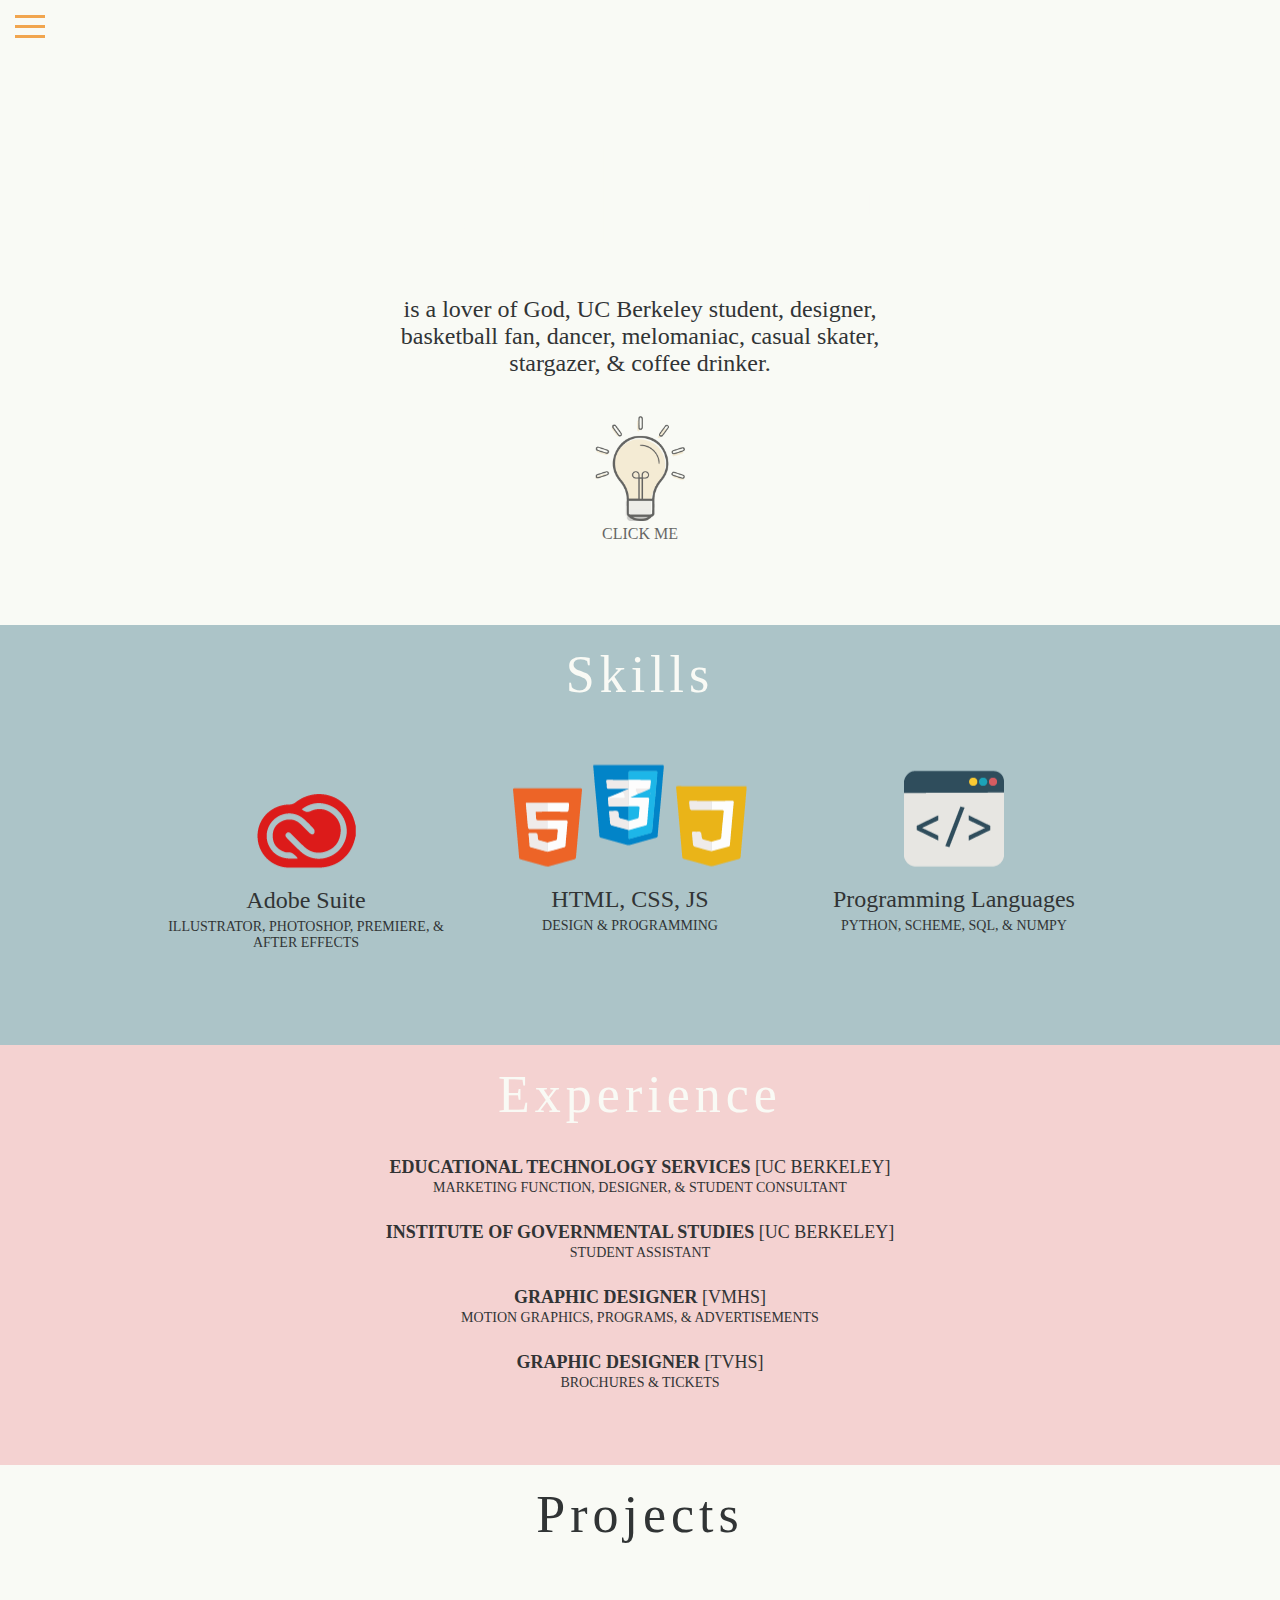
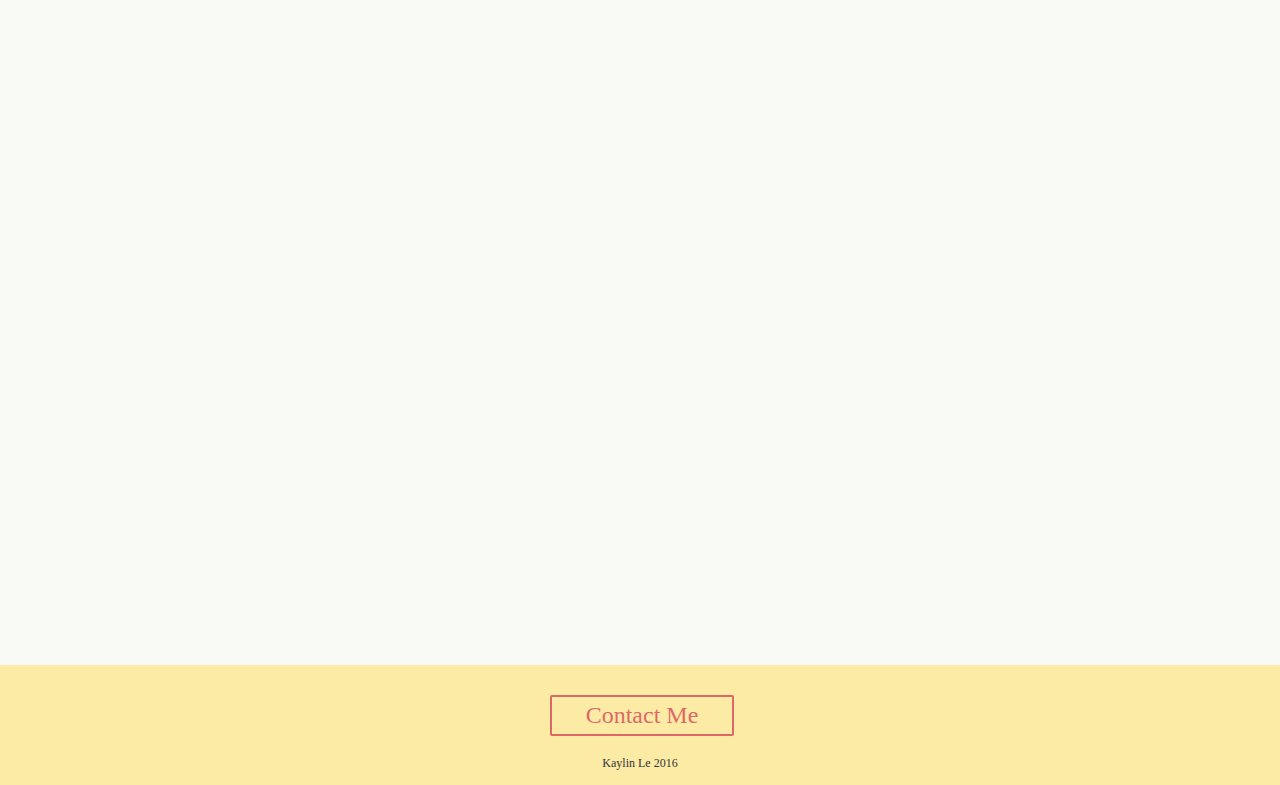
==== index.html @ 0961c6b3 "20" ====
<!DOCTYPE html>
<html>
    <head>
        <title>Kaylin Le</title>
        <meta charset="utf-8">
        <meta http-equiv="X-UA-Compatible" content="IE=edge,chrome=1">
        <meta name="viewport" content="width=device-width, initial-scale=1.0, maximum-scale=1.0" />
        <link rel="stylesheet" href="assets/css/style.css">
        <script src="https://ajax.googleapis.com/ajax/libs/jquery/1.11.0/jquery.min.js">
        </script> 
        <script src = "assets/js/script.js"></script>
    </head>
    <body>
        <!-- Sidebar Hamburger Icon -->
        <div id = "sidebar-button">
            <a id="nav-toggle">
                <span></span>
            </a>
        </div>

        <!-- Sidebar -->
        <nav class = "sidebar-container">
            <ul>
                <div class="sidebar-item"> <a href="#about-me"> <li>Home</li> </a> </div> 
                <div class="sidebar-item"> <a href="#skills-section"> <li>Skills</li> </a></div>
                <div class="sidebar-item"> <a href="#experience-section"><li>Experience</li> </a> </div>
                <div class="sidebar-item"> <a href= "#projects-section"><li>Projects</li> </a></div>
                <div class="sidebar-item"> <a href="#contact-section"><li>Contact</li> </a></div>
            </ul>
        </nav>

        <!-- Page Wrapper, Consisting of All the Sections -->
        <div class = "page-wrapper">
            <!-- About Me Section -->
            <section class = "section" id = "about-section"> 
                <div class = "about-container">
                    <div id="about-me">
                        <div id="name-animation">
                        <!-- SVG NAME ANIMATION -->
                            <?xml version="1.0" encoding="utf-8"?>
                            <svg version="1.1" id="Layer_1" xmlns="http://www.w3.org/2000/svg" xmlns:xlink="http://www.w3.org/1999/xlink" x="0px" y="0px"
                                 viewBox="0 0 1366 355" style="enable-background:new 0 0 1366 355;" xml:space="preserve">
                            <style type="text/css">
                                .st0{fill:none;stroke:#313435;;stroke-width:5;}
                            </style>
                            <path class="st0" d="M82.1,14.7v113.1l36.3-106.5l3-6.7h56.2c-23.9,51.5-33.8,88.3-57.3,148.5c22.8,68.8,35.8,113.3,58.4,173.8
                                h-56.7c-7.8-24.9-21.6-74.5-39.1-133.5c0,30.9-0.7,102.6-0.7,133.5H29V14.7H82.1z"/>
                            <path class="st0" d="M250.5,287.2c-3.3,16.6-6.6,33.2-9.8,49.9h-54.5l55.5-322.3h69.5l55.5,322.7H312c-3.2-16.7-6.6-33.6-9.8-50.3
                                H250.5z M276.2,82.8l-18,153.6h36.2L276.2,82.8z"/>
                            <path class="st0" d="M407.2,14.9c5.8,34.7,17.6,89.9,24.9,118.9c8.5-40,18.7-89.4,24.7-118.9h55.5c-7.6,27.1-53.6,192.7-53.6,192.7
                                v129.4h-53.2V209.5c-26.5-87.9-41.4-153.2-53.6-194.5H407.2z"/>
                            <path class="st0" d="M572.4,14.7h11.5v11.7V284h59.9h11.7v11.5v29.9v11.7h-11.7H542.4h-11.5v-11.7v-299V14.7h11.5H572.4z"/>
                            <path class="st0" d="M719.3,14.7h11.5v11.7v299v11.7h-11.5h-30h-11.5v-11.7v-299V14.7h11.5H719.3z"/>
                            <path class="st0" d="M762.3,14.7h71.2c28.6,129.4,30,124.3,51.9,219.8c0-49.8-1.9-170-1.9-219.8h53.2v322.3h-73.1
                                c-30.2-126.9-32.6-133.9-48.4-212.3v212.3h-53V14.7z"/>
                            <path class="st0" d="M1108.4,14.7h11.5v11.7V284h59.9h11.7v11.5v29.9v11.7h-11.7h-101.4h-11.5v-11.7v-299V14.7h11.5H1108.4z"/>
                            <path class="st0" d="M1327.4,14.7h11.7v11.7v29.9V68h-11.7h-62.3v81.4h32.5h11.5v11.7v29.9v11.5h-11.5h-32.5V284h62.3h11.7v11.5
                                v29.9v11.7h-11.7h-103.9H1212v-11.7v-299V14.7h11.5H1327.4z"/>
                            </svg>
                        </div>
                        <div id="about-text">
                            is a lover of God, UC Berkeley student, designer, basketball fan, dancer, melomaniac, casual skater, stargazer, & coffee drinker.
                        </div>
                    </div>
                    <div id="profile-img"> <img src="assets/img/photo.png" width=500 px> </div>
                </div>
                <div id="light-icon"> <img src="assets/img/light.png" height= 105 px> <div id="click me"> CLICK ME</div> </div>
            </section>
            <!-- Skills Section -->
            <section class = "section" id = "skills-section">
                <div class = "title-name" id = "skills-text">
                    Skills
                </div>
                <div class="skills-container" id="sc1">
                    <div class="sc-icon" id="adobe-icon">
                        <img src="assets/img/adobe.png">
                    </div>
                    <div class="sc-title">
                        Adobe Suite
                    </div>
                    <div class="sc-text">
                    Illustrator, Photoshop, Premiere, & After Effects 
                    </div>
                </div>
                <div class="skills-container" id="sc2">
                    <div class="sc-icon" id="web-icon">
                        <img src="assets/img/web.png">
                    </div>
                    <div class="sc-title">
                        HTML, CSS, JS
                    </div>
                    <div class="sc-text">
                    Design & Programming 
                    </div>
                </div>
                <div class="skills-container" id="sc3">
                    <div class="sc-icon" id="program-icon">
                        <img src="assets/img/program.png">
                    </div>
                    <div class="sc-title">
                        Programming Languages
                    </div>
                    <div class="sc-text">
                    Python, Scheme, SQL, & Numpy
                    </div>
                </div>
            </section>
             <!-- Experience Section -->
            <section class = "section" id = "experience-section">
                <div class = "title-name" id = "experience-text">
                    Experience
                </div>
                <div class="experience-container" id="ec1">
                    <div class = "heading"> 
                        <b> Educational Technology Services</b>
                        [UC Berkeley]
                    </div>
                    <div class="subheading"> Marketing Function, Designer, & Student Consultant</div>
                </div>
                <div class="experience-container" id="ec2">
                    <div class = "heading"> 
                        <b> Institute of Governmental Studies</b>
                        [UC Berkeley] 
                    </div>
                      <div class="subheading"> Student Assistant</div>
                </div>
                <div class="experience-container" id="ec3">
                    <div class = "heading"> 
                        <b> Graphic Designer</b>
                        [VMHS]
                    </div>
                      <div class="subheading"> Motion Graphics, programs, & advertisements</div>
                </div>
                <div class="experience-container" id="ec4">
                    <div class = "heading"> 
                        <b> Graphic Designer</b>
                        [TVHS]
                    </div>
                      <div class="subheading">Brochures & Tickets</div>
                </div>
                </section>
                <!-- Projects Section -->
                <section class = "section" id = "projects-section">
                    <div class = "title-name" id = "projects-text">
                        Projects
                    </div>
            </section>
            <!-- Contact Me Section -->
            <!-- MODAL BOX -->
            <section class = "section" id = "contact-section">
            <div id="email"> Email: kaylinle@gmail.com</div>
            <div id="phone"> Phone: (951)312-3622</div>
                <div id="link"> Contact Me </div>
                <div id="copyright">Kaylin Le 2016</div>
            </section>
        </div>
    </body>
</html>
---- assets/css/style.css ----
/* Please read through the provided code below to understand it */

/* SIDEBAR */
.sidebar-container {
  position: fixed;
  width: 280px;
  height: 100%;
  background-color: #F1A54F;
  -webkit-transform: translateX(-280px);
  -webkit-transition: all 0.3s;
}

.sidebar-item {
  font-family: "Aku & Kamu";
  font-weight: 700px;
  font-size: 24px;
  color: white;
  padding: 15px 20px;
  letter-spacing: 1px;
}

.sidebar-item:hover{
  cursor: pointer;
  color: #313435;
}


/* SECTIONS */
.section{
  width: 100%;
  position: relative;
}

#about-section{
  background-color: #F9FAF5;
  height: 625px;
  position: relative;
  font-family: "Aku & Kamu";
}

#light-icon {
  position: relative;
  margin: -90px 550px;
  opacity: .6;
}

#light-icon:hover {
  opacity: 1;
  transform: scale(1.2);
  cursor: pointer;
}

#about-text{
  height: 200px;
  width: 500px;
  font-size: 24px;
  margin: 10px auto;
  color: #313435;
  font-family: "Aku & Kamu";
}

#profile-img{
  display: none;
  position: absolute;
  right: 0px;
  bottom: -10px
}

#skills-section{
  background-color: #acc4c8;
  height: 420px;
}

#skills-text{
  color: #F9FAF5;
}

.skills-container{
  right: 10px;
  display: inline-block;
  position: relative;
  padding: 0 20px;
  width: 280px;
  text-align: center;
  color: #313435;
}

#sc1 {
  transform: translateY(37%);
}

#sc2 {
  transform: translateY(24%);
}

#sc3 {
  transform: translateY(25%);
}

#sc1:hover {
  transform: scale(1.2);
}

#sc2:hover {
  transform: scale(1.2);
}

#sc3:hover {
  transform: scale(1.2);
}

.sc-title{
  font-size: 24px;
  padding-top: 15px;
  padding-bottom: 5px;
  font-family: "Aku & Kamu";
}

.sc-text{
  text-align: center;
  font-family: "Futura";
  text-transform: uppercase;
  font-size: 14px;
}


#experience-section{
  background-color: #F4D2D1;
  height: 420px;
}

#experience-text{
  color: #F9FAF5;
}

.experience-container{
  padding: 13px 0px;
  font-family: "Futura";
  color: #313435;
  text-transform: uppercase;
}

.heading{
  font-size: 18px;
}

.subheading{
  margin-top: 2px;
  font-size: 14px;
}

#projects-section{
  background-color: #F9FAF5;
  height: 800px;
}

#projects-text{
  color: #313435;
}

#contact-section{
  background-color: #FCEBA5;
  height: 120px;
}

#link{
  position: relative;
  transform: translate(550px, 30px);
  font-size: 24px;
  font-family: "Aku & Kamu";
  border: 2px solid #DE6868 ;
  padding: 5px 15px;
  cursor: pointer;
  border-radius: 2px;
  width: 150px;
  color: #DE6868;
}

#link:hover{
  background-color: #DE6868;
  color: #FCEBA5;
}

#email{
  display: none;
  font-size: 24px;
  position: absolute;
  left: 150px;
  bottom: 50px;
  font-family: "Aku & Kamu";
  color: #313435;
}

#phone{
  display: none;
  position: absolute;
  right: 150px;
  bottom: 50px;
  font-size: 24px;
  font-family: "Aku & Kamu";
  color: #313435;

}
#copyright{
  margin-top: 50px;
  font-size: 12px;
  font-family: "Aku & Kamu";
  color: #313435;
}

.title-name{
  font-family: "Aku & Kamu";
  padding: 20px;
  font-size: 52px;
  font-weight: 500;
  letter-spacing: 5px;
}


/* DOCUMENT SET UP */

body, html {
  margin: 0 auto;
  width: 100%;
  height: 100%;
  min-width: 960px;
  background-color: black;
  -webkit-font-smoothing: antialiased;
  -o-font-smoothing: antialiased;
  font-smoothing: antialiased;
}

a {
  text-decoration: none;
  color: white;
}

a:hover{
  cursor: pointer;
  color: #313435;
}
.clear {
  clear: both;
}

.img-scaled {
  width: 100%;
  height: 100%;
}

.img-scaled-wh {
  width: 100%;
  height: 100%;
  position: relative;
}

/* YOU DON'T NEED TO UNDERSTAND THE CODE BELOW */

#nav-toggle { 
  position: absolute; 
  left: 50%; top: 50%; 
}

#nav-toggle {
  padding: 10px 30px 15px 0px; 
}

#nav-toggle span, #nav-toggle span:before, #nav-toggle span:after {
  height: 3px;
  width: 30px;
  background: #F1A54F;
  position: absolute;
  display: block;
  content: '';
}

#nav-toggle span:before {
  top: -10px; 
}

#nav-toggle span:after {
  bottom: -10px;
}

/* Styling the Sidebar Button */
#sidebar-button {
  position: fixed;
  z-index: 100;
  left: 15px;
  top: 15px;
  cursor: pointer;
  -webkit-transition: all .3s;
  -moz-transition: all .3s;
  -o-transition: all .3s;
  transition: all .3s;
} 

/* Overriding default styles on the ul */
.sidebar-container ul {
  margin: 0;
  padding: 0;
  list-style: none;
  margin-top: 10px;
}

.page-wrapper {
  height: 100%;
  width: 100%;
  -webkit-transition: all .3s;
  -moz-transition: all .3s;
  transition: all .3s;
}

/* jQuery Manipulation Classes */

.no-scroll {
  overflow: hidden;
}

.wrapper-active, .button-active {
  -webkit-transform: translateX(280px);
  -moz-transform: translateX(280px);
  transform: translateX(280px);
}

.sidebar-active {
  -webkit-transform: translateX(0px);
  -moz-transform: translateX(0px);
  -o-transform: translateX(0px);
}

/* NAME SVG */
svg {
  width: 500px;
  padding: 12px;
  margin-top: 10%;
  animation: 5s dashanimation ease forwards;
  stroke-dasharray: 2350;
  stroke-dashoffset: 2350;
}

path.st0{
  animation: 4s color-change ease forwards;
  fill: #F9FAF5;
}

@keyframes color-change{
  100%{
    fill: #313435;
  }
} 

@keyframes dashanimation {
  to {
    stroke-dashoffset:0;
  }
}

body {
  text-align: center;
}
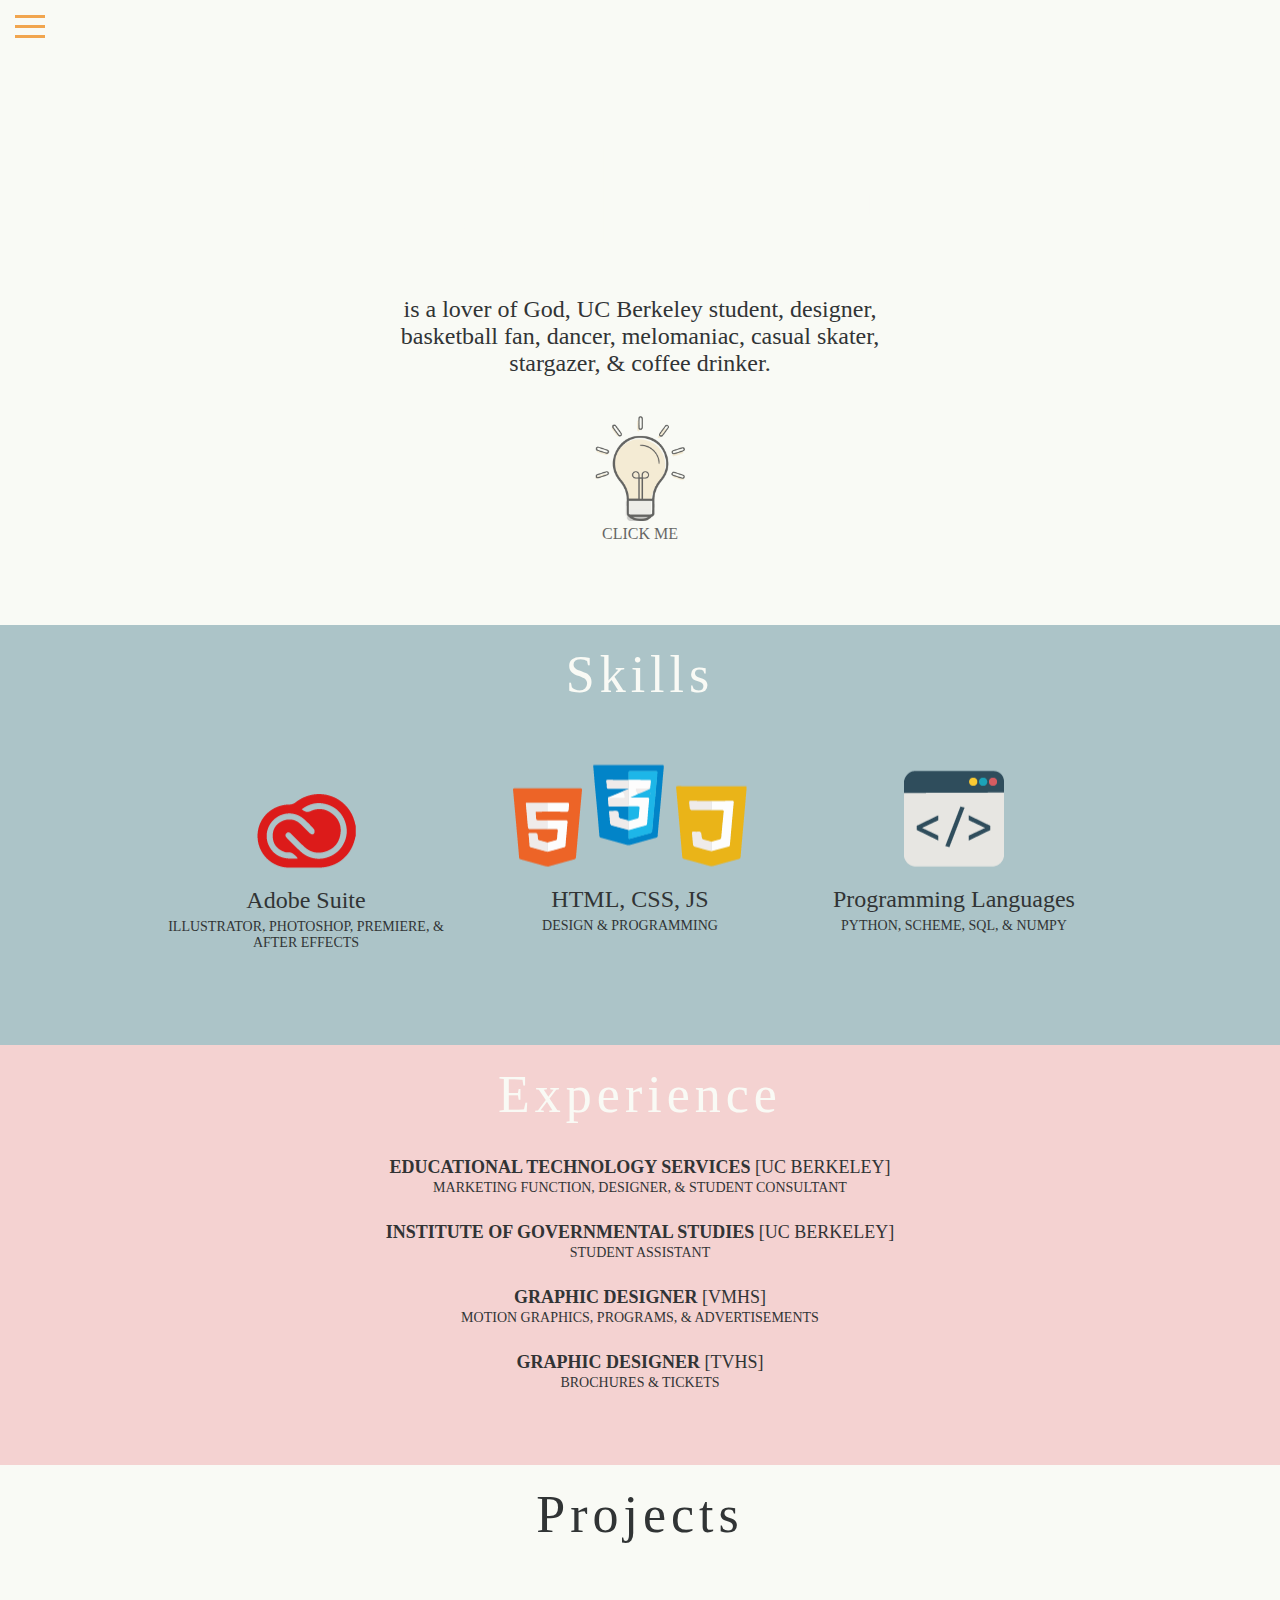
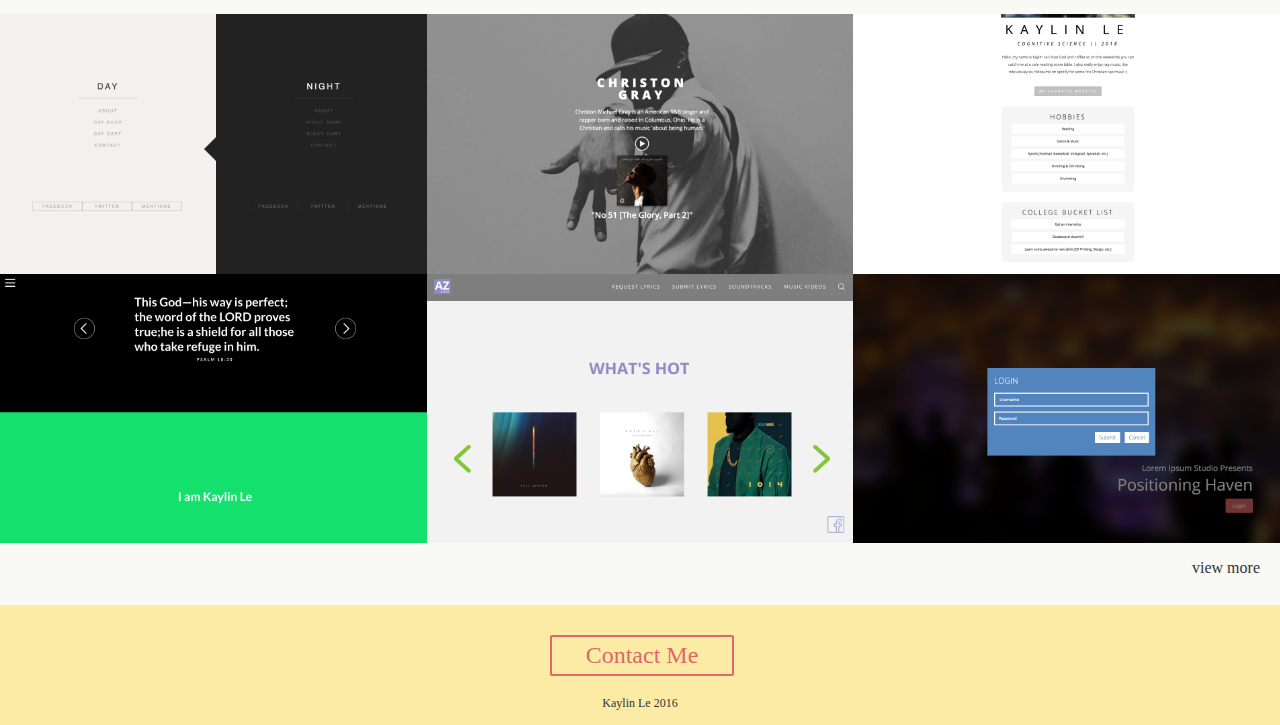
==== commit 0c99943a: "almost there" ====
--- a/index.html
+++ b/index.html
@@ -139,14 +139,22 @@
                       <div class="subheading">Brochures & Tickets</div>
                 </div>
                 </section>
-                <!-- Projects Section -->
-                <section class = "section" id = "projects-section">
-                    <div class = "title-name" id = "projects-text">
-                        Projects
-                    </div>
+            <!-- Projects Section -->
+            <section class = "section" id = "projects-section">
+                <div class = "title-name" id = "projects-text">
+                    Projects
+                </div>
+                <!-- Row One -->
+                <div class="column" id="c1"><img src="assets/img/dn.png" width=432px></div> 
+                <div class="column" id="c2"><img src="assets/img/artist.png" width=430px></div> 
+                <div class="column" id="c3"><img src="assets/img/ps1.png" width=430px></div>
+                <!-- Row Two -->
+                <div class="column" id="c4"><img src="assets/img/ps2.png" width=430px></div> 
+                <div class="column" id="c5"><img src="assets/img/az.png" width=430px> </div> 
+                <div class="column" id="c6"><img src="assets/img/modal.png" width=430px></div>
+                <div id="vm-button">view more</div>
             </section>
             <!-- Contact Me Section -->
-            <!-- MODAL BOX -->
             <section class = "section" id = "contact-section">
             <div id="email"> Email: kaylinle@gmail.com</div>
             <div id="phone"> Phone: (951)312-3622</div>
--- a/assets/css/style.css
+++ b/assets/css/style.css
@@ -151,11 +151,37 @@
 
 #projects-section{
   background-color: #F9FAF5;
-  height: 800px;
+  height: 740px;
 }
 
 #projects-text{
   color: #313435;
+  margin-bottom: 50px;
+}
+
+.column{
+  width: 33.333%;
+  float: left;
+  height: 260px;
+}
+
+.column:hover{
+  cursor: pointer;
+}
+
+#vm-button{
+  display: inline-block;
+  float: right;
+  text-align: center;
+  padding: 25px 20px;
+  font-family: "Aku & Kamu";
+  color: #313435;
+  font-size: 16px;
+}
+
+#vm-button:hover{
+  cursor: pointer;
+  color: #DE6868;
 }
 
 #contact-section{
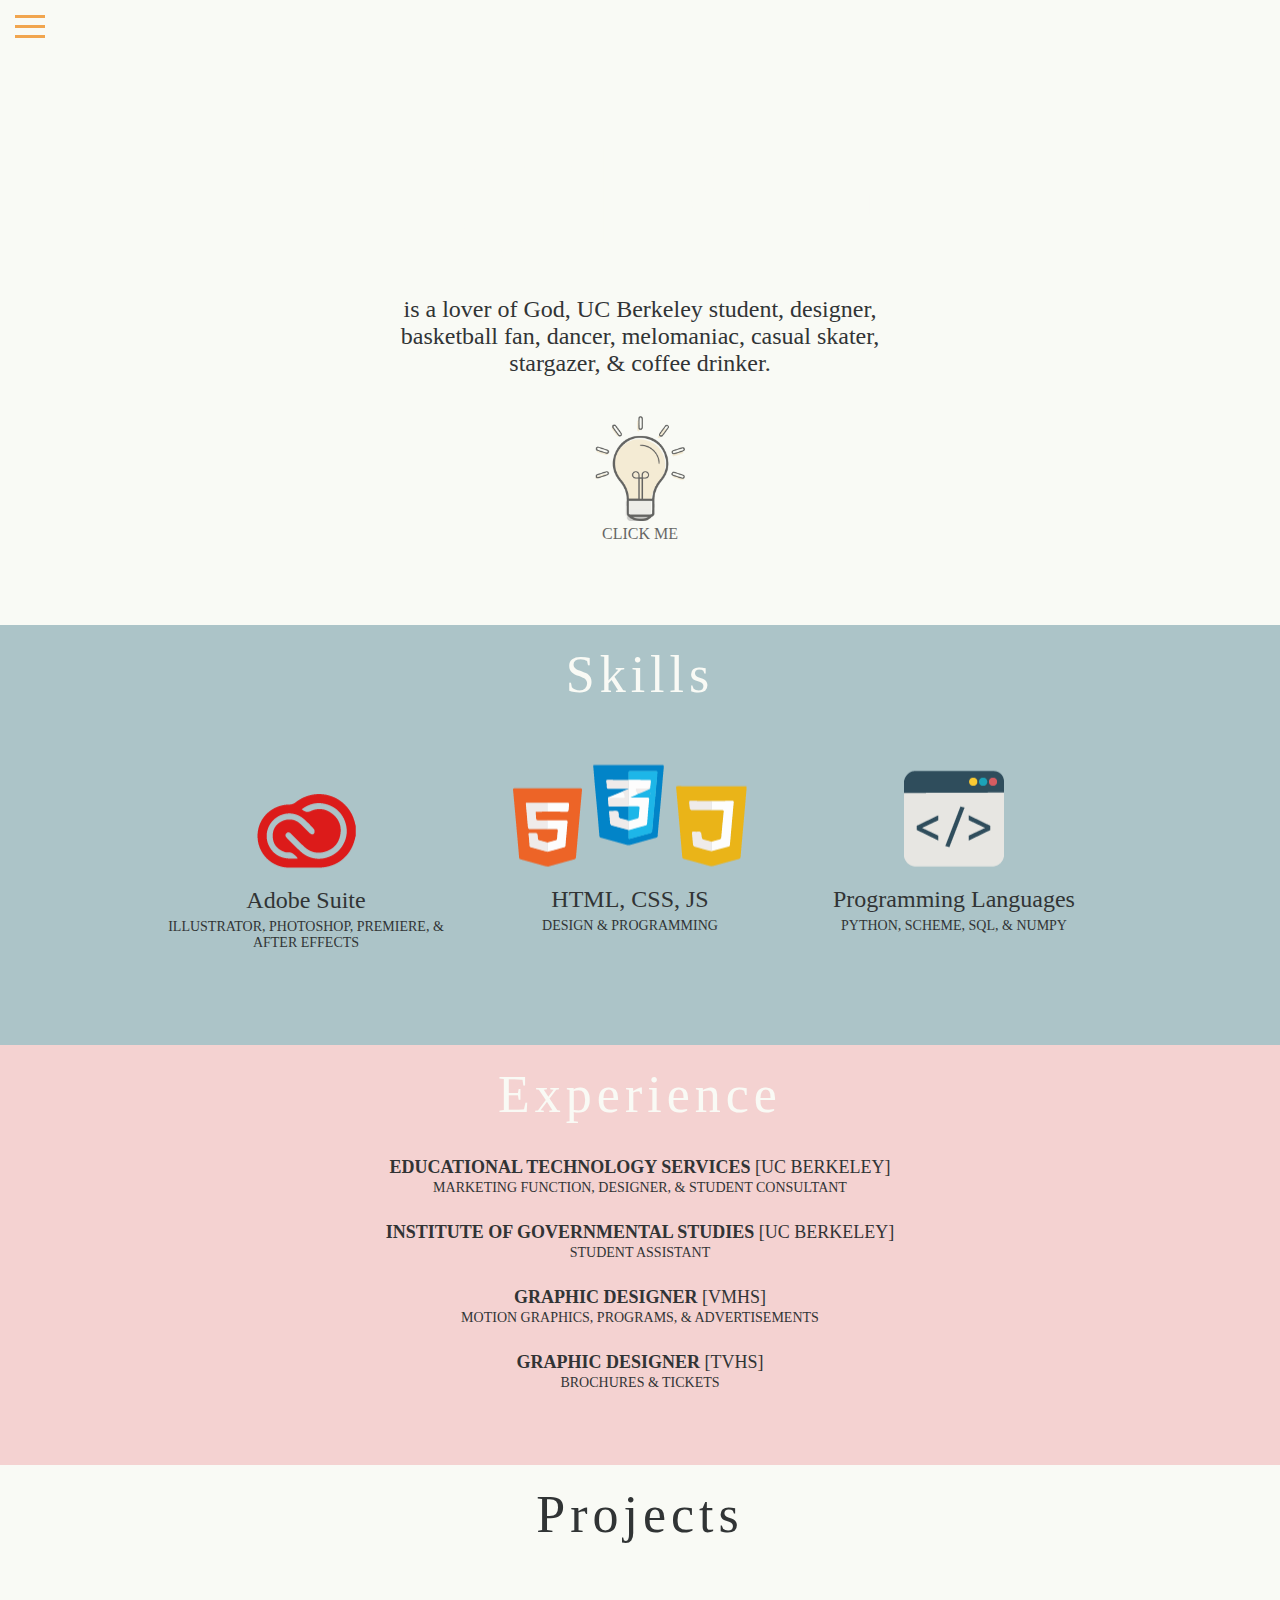
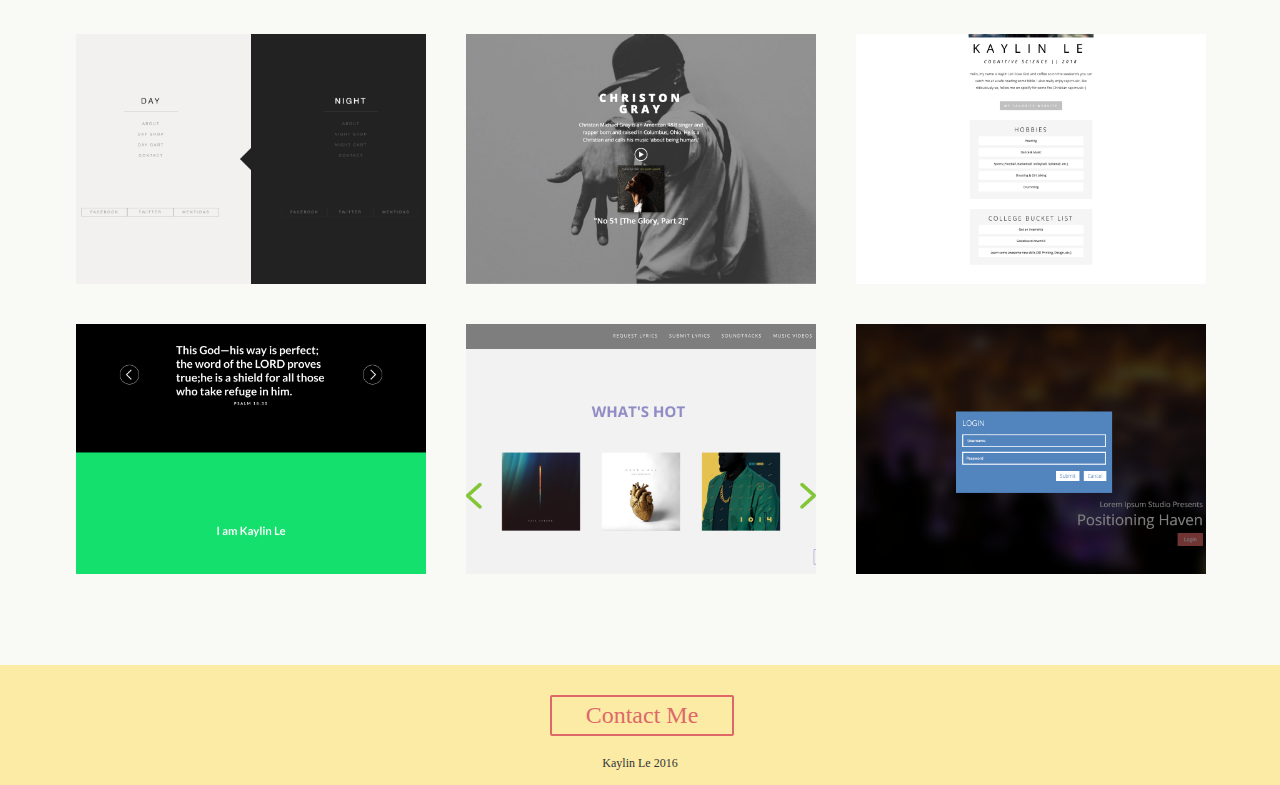
==== commit 43591ad8: "ALMOST DONE" ====
--- a/index.html
+++ b/index.html
@@ -144,15 +144,48 @@
                 <div class = "title-name" id = "projects-text">
                     Projects
                 </div>
-                <!-- Row One -->
-                <div class="column" id="c1"><img src="assets/img/dn.png" width=432px></div> 
-                <div class="column" id="c2"><img src="assets/img/artist.png" width=430px></div> 
-                <div class="column" id="c3"><img src="assets/img/ps1.png" width=430px></div>
-                <!-- Row Two -->
-                <div class="column" id="c4"><img src="assets/img/ps2.png" width=430px></div> 
-                <div class="column" id="c5"><img src="assets/img/az.png" width=430px> </div> 
-                <div class="column" id="c6"><img src="assets/img/modal.png" width=430px></div>
-                <div id="vm-button">view more</div>
+                <div class="box">
+                    <div class="content">
+                        <div class="content-title">Day & Night</div>
+                        <div class="content-description"> Transformations, & Transitions</div>
+                    </div>
+                    <img src="assets/img/dn.png" alt="">
+                </div>
+                <div class="box">
+                    <div class="content">
+                        <div class="content-title">Artist Page</div>
+                        <div class="content-description"> Positioning, Background Images, & Links</div>
+                    </div>
+                    <img src="assets/img/artist.png" alt="">
+                </div>
+                <div class="box">
+                    <div class="content">
+                        <div class="content-title">Personal Website</div>
+                        <div class="content-description"> Messing around with padding & divs </div>
+                    </div>
+                    <img src="assets/img/ps1.png" alt="">
+                </div> 
+                <div class="box">
+                    <div class="content">
+                        <div class="content-title">Personal Website 2</div>
+                        <div class="content-description"> Carousel & Navbars </div>
+                    </div>
+                    <img src="assets/img/ps2.png" alt="">
+                </div> 
+                <div class="box">
+                    <div class="content">
+                        <div class="content-title">AZ Lyrics</div>
+                        <div class="content-description"> Redesign of AZ Lyrics </div>
+                    </div>
+                    <img src="assets/img/az.png" alt="">
+                </div> 
+                <div class="box">
+                    <div class="content">
+                        <div class="content-title">Modal Box</div>
+                        <div class="content-description"> Javascript, Modal Boxes & Overlays </div>
+                    </div>
+                    <img src="assets/img/modal.png" alt="">
+                </div> 
             </section>
             <!-- Contact Me Section -->
             <section class = "section" id = "contact-section">
--- a/assets/css/style.css
+++ b/assets/css/style.css
@@ -151,7 +151,7 @@
 
 #projects-section{
   background-color: #F9FAF5;
-  height: 740px;
+  height: 800px;
 }
 
 #projects-text{
@@ -159,14 +159,56 @@
   margin-bottom: 50px;
 }
 
-.column{
-  width: 33.333%;
+.box img {
+  width: 100%;
+  height: 100%;
+  object-fit: cover;
+  transition: 200ms;
+}
+
+.box {
+  transform: translatex(16%);
   float: left;
-  height: 260px;
-}
-
-.column:hover{
-  cursor: pointer;
+  margin: 20px 20px;
+  width: 350px;
+  height: 250px;
+  position: relative;
+  overflow: hidden;
+}
+
+.content {
+  position: absolute;
+  height: 100%;
+  width: 100%;
+  background: black;
+  opacity: 0;
+  transform: translateY(-100%);
+  transition: 200ms;
+  z-index: 2;
+}
+
+.content-title{
+  transform: translateY(250%);
+  font-family: "Aku & Kamu";
+  font-size: 28px;
+  color: white;
+}
+
+.content-description{
+  transform: translateY(650%);
+  font-family: "Futura";
+  text-transform: uppercase;
+  font-size: 12px;
+  color: white;
+}
+
+.box:hover .content {
+  opacity: 0.75;
+  transform: translateY(0)
+}
+
+.box:hover img {
+  transform: scale(1.25);
 }
 
 #vm-button{
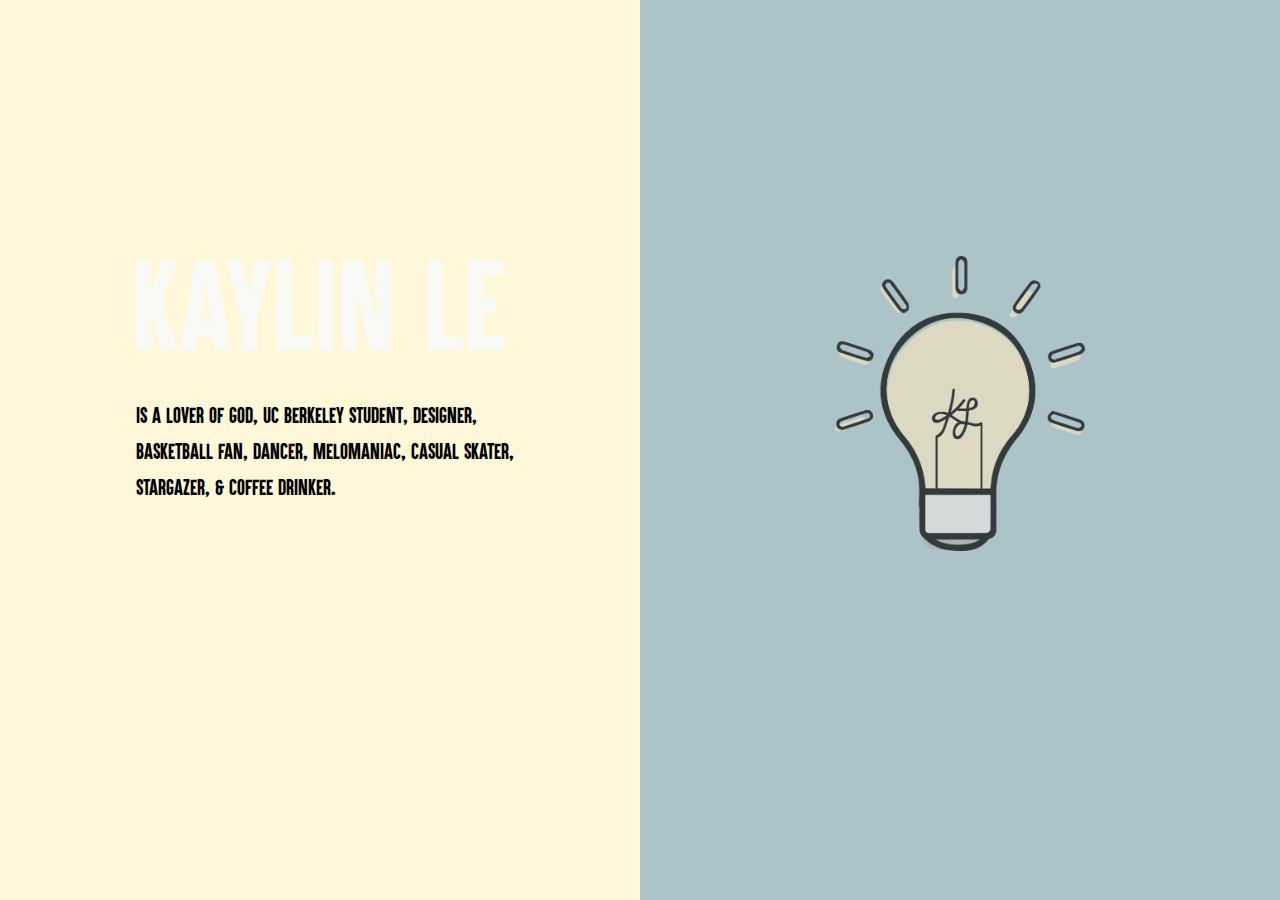
==== commit 8dbdddd6: "new push" ====
--- a/index.html
+++ b/index.html
@@ -3,197 +3,48 @@
     <head>
         <title>Kaylin Le</title>
         <meta charset="utf-8">
-        <meta http-equiv="X-UA-Compatible" content="IE=edge,chrome=1">
-        <meta name="viewport" content="width=device-width, initial-scale=1.0, maximum-scale=1.0" />
+        <meta name="viewport" content="width=device-width, initial-scale=1.0">
         <link rel="stylesheet" href="assets/css/style.css">
-        <script src="https://ajax.googleapis.com/ajax/libs/jquery/1.11.0/jquery.min.js">
-        </script> 
-        <script src = "assets/js/script.js"></script>
+        <link rel="shortcut icon" href="assets/favicon.ico">
     </head>
     <body>
-        <!-- Sidebar Hamburger Icon -->
-        <div id = "sidebar-button">
-            <a id="nav-toggle">
-                <span></span>
-            </a>
+        <div id="left-panel" class= "panel">
+            <div id="left-container" class="container">
+                <!-- SVG NAME ANIMATION -->
+                <div id="name-animation">
+                    <?xml version="1.0" encoding="utf-8"?>
+                    <svg version="1.1" id="Layer_1" xmlns="http://www.w3.org/2000/svg" xmlns:xlink="http://www.w3.org/1999/xlink" x="0px" y="0px"
+                         viewBox="0 0 1366 355" style="enable-background:new 0 0 1366 355;" xml:space="preserve">
+                    <style type="text/css">
+                        .st0{fill:none;stroke:#313435;;stroke-width:5;}
+                    </style>
+                    <path class="st0" d="M82.1,14.7v113.1l36.3-106.5l3-6.7h56.2c-23.9,51.5-33.8,88.3-57.3,148.5c22.8,68.8,35.8,113.3,58.4,173.8
+                        h-56.7c-7.8-24.9-21.6-74.5-39.1-133.5c0,30.9-0.7,102.6-0.7,133.5H29V14.7H82.1z"/>
+                    <path class="st0" d="M250.5,287.2c-3.3,16.6-6.6,33.2-9.8,49.9h-54.5l55.5-322.3h69.5l55.5,322.7H312c-3.2-16.7-6.6-33.6-9.8-50.3
+                        H250.5z M276.2,82.8l-18,153.6h36.2L276.2,82.8z"/>
+                    <path class="st0" d="M407.2,14.9c5.8,34.7,17.6,89.9,24.9,118.9c8.5-40,18.7-89.4,24.7-118.9h55.5c-7.6,27.1-53.6,192.7-53.6,192.7
+                        v129.4h-53.2V209.5c-26.5-87.9-41.4-153.2-53.6-194.5H407.2z"/>
+                    <path class="st0" d="M572.4,14.7h11.5v11.7V284h59.9h11.7v11.5v29.9v11.7h-11.7H542.4h-11.5v-11.7v-299V14.7h11.5H572.4z"/>
+                    <path class="st0" d="M719.3,14.7h11.5v11.7v299v11.7h-11.5h-30h-11.5v-11.7v-299V14.7h11.5H719.3z"/>
+                    <path class="st0" d="M762.3,14.7h71.2c28.6,129.4,30,124.3,51.9,219.8c0-49.8-1.9-170-1.9-219.8h53.2v322.3h-73.1
+                        c-30.2-126.9-32.6-133.9-48.4-212.3v212.3h-53V14.7z"/>
+                    <path class="st0" d="M1108.4,14.7h11.5v11.7V284h59.9h11.7v11.5v29.9v11.7h-11.7h-101.4h-11.5v-11.7v-299V14.7h11.5H1108.4z"/>
+                    <path class="st0" d="M1327.4,14.7h11.7v11.7v29.9V68h-11.7h-62.3v81.4h32.5h11.5v11.7v29.9v11.5h-11.5h-32.5V284h62.3h11.7v11.5
+                        v29.9v11.7h-11.7h-103.9H1212v-11.7v-299V14.7h11.5H1327.4z"/>
+                    </svg>
+                </div>
+                <div id="left-text">
+                    is a lover of God, UC Berkeley student, designer, basketball fan, dancer, melomaniac, casual skater, stargazer, & coffee drinker.
+                 </div>
+            </div>
         </div>
-
-        <!-- Sidebar -->
-        <nav class = "sidebar-container">
-            <ul>
-                <div class="sidebar-item"> <a href="#about-me"> <li>Home</li> </a> </div> 
-                <div class="sidebar-item"> <a href="#skills-section"> <li>Skills</li> </a></div>
-                <div class="sidebar-item"> <a href="#experience-section"><li>Experience</li> </a> </div>
-                <div class="sidebar-item"> <a href= "#projects-section"><li>Projects</li> </a></div>
-                <div class="sidebar-item"> <a href="#contact-section"><li>Contact</li> </a></div>
-            </ul>
-        </nav>
-
-        <!-- Page Wrapper, Consisting of All the Sections -->
-        <div class = "page-wrapper">
-            <!-- About Me Section -->
-            <section class = "section" id = "about-section"> 
-                <div class = "about-container">
-                    <div id="about-me">
-                        <div id="name-animation">
-                        <!-- SVG NAME ANIMATION -->
-                            <?xml version="1.0" encoding="utf-8"?>
-                            <svg version="1.1" id="Layer_1" xmlns="http://www.w3.org/2000/svg" xmlns:xlink="http://www.w3.org/1999/xlink" x="0px" y="0px"
-                                 viewBox="0 0 1366 355" style="enable-background:new 0 0 1366 355;" xml:space="preserve">
-                            <style type="text/css">
-                                .st0{fill:none;stroke:#313435;;stroke-width:5;}
-                            </style>
-                            <path class="st0" d="M82.1,14.7v113.1l36.3-106.5l3-6.7h56.2c-23.9,51.5-33.8,88.3-57.3,148.5c22.8,68.8,35.8,113.3,58.4,173.8
-                                h-56.7c-7.8-24.9-21.6-74.5-39.1-133.5c0,30.9-0.7,102.6-0.7,133.5H29V14.7H82.1z"/>
-                            <path class="st0" d="M250.5,287.2c-3.3,16.6-6.6,33.2-9.8,49.9h-54.5l55.5-322.3h69.5l55.5,322.7H312c-3.2-16.7-6.6-33.6-9.8-50.3
-                                H250.5z M276.2,82.8l-18,153.6h36.2L276.2,82.8z"/>
-                            <path class="st0" d="M407.2,14.9c5.8,34.7,17.6,89.9,24.9,118.9c8.5-40,18.7-89.4,24.7-118.9h55.5c-7.6,27.1-53.6,192.7-53.6,192.7
-                                v129.4h-53.2V209.5c-26.5-87.9-41.4-153.2-53.6-194.5H407.2z"/>
-                            <path class="st0" d="M572.4,14.7h11.5v11.7V284h59.9h11.7v11.5v29.9v11.7h-11.7H542.4h-11.5v-11.7v-299V14.7h11.5H572.4z"/>
-                            <path class="st0" d="M719.3,14.7h11.5v11.7v299v11.7h-11.5h-30h-11.5v-11.7v-299V14.7h11.5H719.3z"/>
-                            <path class="st0" d="M762.3,14.7h71.2c28.6,129.4,30,124.3,51.9,219.8c0-49.8-1.9-170-1.9-219.8h53.2v322.3h-73.1
-                                c-30.2-126.9-32.6-133.9-48.4-212.3v212.3h-53V14.7z"/>
-                            <path class="st0" d="M1108.4,14.7h11.5v11.7V284h59.9h11.7v11.5v29.9v11.7h-11.7h-101.4h-11.5v-11.7v-299V14.7h11.5H1108.4z"/>
-                            <path class="st0" d="M1327.4,14.7h11.7v11.7v29.9V68h-11.7h-62.3v81.4h32.5h11.5v11.7v29.9v11.5h-11.5h-32.5V284h62.3h11.7v11.5
-                                v29.9v11.7h-11.7h-103.9H1212v-11.7v-299V14.7h11.5H1327.4z"/>
-                            </svg>
-                        </div>
-                        <div id="about-text">
-                            is a lover of God, UC Berkeley student, designer, basketball fan, dancer, melomaniac, casual skater, stargazer, & coffee drinker.
-                        </div>
-                    </div>
-                    <div id="profile-img"> <img src="assets/img/photo.png" width=500 px> </div>
+        <div id="right-panel" class="panel">
+            <div id="right-container" class="container">
+                <div id="box">
+                    <img src="assets/img/icon.png" width=250px>
                 </div>
-                <div id="light-icon"> <img src="assets/img/light.png" height= 105 px> <div id="click me"> CLICK ME</div> </div>
-            </section>
-            <!-- Skills Section -->
-            <section class = "section" id = "skills-section">
-                <div class = "title-name" id = "skills-text">
-                    Skills
-                </div>
-                <div class="skills-container" id="sc1">
-                    <div class="sc-icon" id="adobe-icon">
-                        <img src="assets/img/adobe.png">
-                    </div>
-                    <div class="sc-title">
-                        Adobe Suite
-                    </div>
-                    <div class="sc-text">
-                    Illustrator, Photoshop, Premiere, & After Effects 
-                    </div>
-                </div>
-                <div class="skills-container" id="sc2">
-                    <div class="sc-icon" id="web-icon">
-                        <img src="assets/img/web.png">
-                    </div>
-                    <div class="sc-title">
-                        HTML, CSS, JS
-                    </div>
-                    <div class="sc-text">
-                    Design & Programming 
-                    </div>
-                </div>
-                <div class="skills-container" id="sc3">
-                    <div class="sc-icon" id="program-icon">
-                        <img src="assets/img/program.png">
-                    </div>
-                    <div class="sc-title">
-                        Programming Languages
-                    </div>
-                    <div class="sc-text">
-                    Python, Scheme, SQL, & Numpy
-                    </div>
-                </div>
-            </section>
-             <!-- Experience Section -->
-            <section class = "section" id = "experience-section">
-                <div class = "title-name" id = "experience-text">
-                    Experience
-                </div>
-                <div class="experience-container" id="ec1">
-                    <div class = "heading"> 
-                        <b> Educational Technology Services</b>
-                        [UC Berkeley]
-                    </div>
-                    <div class="subheading"> Marketing Function, Designer, & Student Consultant</div>
-                </div>
-                <div class="experience-container" id="ec2">
-                    <div class = "heading"> 
-                        <b> Institute of Governmental Studies</b>
-                        [UC Berkeley] 
-                    </div>
-                      <div class="subheading"> Student Assistant</div>
-                </div>
-                <div class="experience-container" id="ec3">
-                    <div class = "heading"> 
-                        <b> Graphic Designer</b>
-                        [VMHS]
-                    </div>
-                      <div class="subheading"> Motion Graphics, programs, & advertisements</div>
-                </div>
-                <div class="experience-container" id="ec4">
-                    <div class = "heading"> 
-                        <b> Graphic Designer</b>
-                        [TVHS]
-                    </div>
-                      <div class="subheading">Brochures & Tickets</div>
-                </div>
-                </section>
-            <!-- Projects Section -->
-            <section class = "section" id = "projects-section">
-                <div class = "title-name" id = "projects-text">
-                    Projects
-                </div>
-                <div class="box">
-                    <div class="content">
-                        <div class="content-title">Day & Night</div>
-                        <div class="content-description"> Transformations, & Transitions</div>
-                    </div>
-                    <img src="assets/img/dn.png" alt="">
-                </div>
-                <div class="box">
-                    <div class="content">
-                        <div class="content-title">Artist Page</div>
-                        <div class="content-description"> Positioning, Background Images, & Links</div>
-                    </div>
-                    <img src="assets/img/artist.png" alt="">
-                </div>
-                <div class="box">
-                    <div class="content">
-                        <div class="content-title">Personal Website</div>
-                        <div class="content-description"> Messing around with padding & divs </div>
-                    </div>
-                    <img src="assets/img/ps1.png" alt="">
-                </div> 
-                <div class="box">
-                    <div class="content">
-                        <div class="content-title">Personal Website 2</div>
-                        <div class="content-description"> Carousel & Navbars </div>
-                    </div>
-                    <img src="assets/img/ps2.png" alt="">
-                </div> 
-                <div class="box">
-                    <div class="content">
-                        <div class="content-title">AZ Lyrics</div>
-                        <div class="content-description"> Redesign of AZ Lyrics </div>
-                    </div>
-                    <img src="assets/img/az.png" alt="">
-                </div> 
-                <div class="box">
-                    <div class="content">
-                        <div class="content-title">Modal Box</div>
-                        <div class="content-description"> Javascript, Modal Boxes & Overlays </div>
-                    </div>
-                    <img src="assets/img/modal.png" alt="">
-                </div> 
-            </section>
-            <!-- Contact Me Section -->
-            <section class = "section" id = "contact-section">
-            <div id="email"> Email: kaylinle@gmail.com</div>
-            <div id="phone"> Phone: (951)312-3622</div>
-                <div id="link"> Contact Me </div>
-                <div id="copyright">Kaylin Le 2016</div>
-            </section>
+            </div>
         </div>
     </body>
+    <script src = "assets/js/script.js"></script>
 </html>--- a/assets/css/style.css
+++ b/assets/css/style.css
@@ -1,407 +1,73 @@
-/* Please read through the provided code below to understand it */
-
-/* SIDEBAR */
-.sidebar-container {
-  position: fixed;
-  width: 280px;
-  height: 100%;
-  background-color: #F1A54F;
-  -webkit-transform: translateX(-280px);
-  -webkit-transition: all 0.3s;
+@font-face{
+  font-family: "Aku & Kamu";
+  src: url("../Aku&Kamu.otf") format("opentype");
 }
 
-.sidebar-item {
+
+/* overall */
+body{
   font-family: "Aku & Kamu";
-  font-weight: 700px;
-  font-size: 24px;
-  color: white;
-  padding: 15px 20px;
-  letter-spacing: 1px;
+  margin: 0;
+  padding: 0;
 }
 
-.sidebar-item:hover{
+a {
+  text-decoration: none;
   cursor: pointer;
   color: #313435;
 }
 
-
-/* SECTIONS */
-.section{
-  width: 100%;
-  position: relative;
+.panel{
+  width: 50%;
+  height: 100%;
 }
 
-#about-section{
-  background-color: #F9FAF5;
-  height: 625px;
-  position: relative;
-  font-family: "Aku & Kamu";
+.container{
+  height: 50%;
+  width: 60%;
+  margin: 40% auto;
 }
 
-#light-icon {
-  position: relative;
-  margin: -90px 550px;
-  opacity: .6;
+/* left */
+#left-panel{
+  background-color: #FFF7DA;
+  position: fixed;
 }
 
-#light-icon:hover {
-  opacity: 1;
-  transform: scale(1.2);
-  cursor: pointer;
-}
-
-#about-text{
-  height: 200px;
-  width: 500px;
-  font-size: 24px;
-  margin: 10px auto;
-  color: #313435;
-  font-family: "Aku & Kamu";
-}
-
-#profile-img{
-  display: none;
-  position: absolute;
-  right: 0px;
-  bottom: -10px
-}
-
-#skills-section{
-  background-color: #acc4c8;
-  height: 420px;
-}
-
-#skills-text{
-  color: #F9FAF5;
-}
-
-.skills-container{
-  right: 10px;
-  display: inline-block;
-  position: relative;
-  padding: 0 20px;
-  width: 280px;
-  text-align: center;
-  color: #313435;
-}
-
-#sc1 {
-  transform: translateY(37%);
-}
-
-#sc2 {
-  transform: translateY(24%);
-}
-
-#sc3 {
-  transform: translateY(25%);
-}
-
-#sc1:hover {
-  transform: scale(1.2);
-}
-
-#sc2:hover {
-  transform: scale(1.2);
-}
-
-#sc3:hover {
-  transform: scale(1.2);
-}
-
-.sc-title{
-  font-size: 24px;
-  padding-top: 15px;
-  padding-bottom: 5px;
-  font-family: "Aku & Kamu";
-}
-
-.sc-text{
-  text-align: center;
-  font-family: "Futura";
-  text-transform: uppercase;
-  font-size: 14px;
+#left-text{
+  width: 100%;
+  margin: 10% 2%;
+  font-size: 18px;
+  line-height: 200%;
 }
 
 
-#experience-section{
-  background-color: #F4D2D1;
-  height: 420px;
+/* right */
+#right-panel{
+  background-color: #ACC4C8;
+  position: fixed;
+  top: 0;
+  right: 0;
 }
 
-#experience-text{
-  color: #F9FAF5;
+#box {
+  text-align: center;
+  opacity: .7;
 }
 
-.experience-container{
-  padding: 13px 0px;
-  font-family: "Futura";
-  color: #313435;
-  text-transform: uppercase;
-}
-
-.heading{
-  font-size: 18px;
-}
-
-.subheading{
-  margin-top: 2px;
-  font-size: 14px;
-}
-
-#projects-section{
-  background-color: #F9FAF5;
-  height: 800px;
-}
-
-#projects-text{
-  color: #313435;
-  margin-bottom: 50px;
-}
-
-.box img {
-  width: 100%;
-  height: 100%;
-  object-fit: cover;
-  transition: 200ms;
-}
-
-.box {
-  transform: translatex(16%);
-  float: left;
-  margin: 20px 20px;
-  width: 350px;
-  height: 250px;
-  position: relative;
-  overflow: hidden;
-}
-
-.content {
-  position: absolute;
-  height: 100%;
-  width: 100%;
-  background: black;
-  opacity: 0;
-  transform: translateY(-100%);
-  transition: 200ms;
-  z-index: 2;
-}
-
-.content-title{
-  transform: translateY(250%);
-  font-family: "Aku & Kamu";
-  font-size: 28px;
-  color: white;
-}
-
-.content-description{
-  transform: translateY(650%);
-  font-family: "Futura";
-  text-transform: uppercase;
-  font-size: 12px;
-  color: white;
-}
-
-.box:hover .content {
-  opacity: 0.75;
-  transform: translateY(0)
-}
-
-.box:hover img {
-  transform: scale(1.25);
-}
-
-#vm-button{
-  display: inline-block;
-  float: right;
-  text-align: center;
-  padding: 25px 20px;
-  font-family: "Aku & Kamu";
-  color: #313435;
-  font-size: 16px;
-}
-
-#vm-button:hover{
-  cursor: pointer;
-  color: #DE6868;
-}
-
-#contact-section{
-  background-color: #FCEBA5;
-  height: 120px;
-}
-
-#link{
-  position: relative;
-  transform: translate(550px, 30px);
-  font-size: 24px;
-  font-family: "Aku & Kamu";
-  border: 2px solid #DE6868 ;
-  padding: 5px 15px;
-  cursor: pointer;
-  border-radius: 2px;
-  width: 150px;
-  color: #DE6868;
-}
-
-#link:hover{
-  background-color: #DE6868;
-  color: #FCEBA5;
-}
-
-#email{
-  display: none;
-  font-size: 24px;
-  position: absolute;
-  left: 150px;
-  bottom: 50px;
-  font-family: "Aku & Kamu";
-  color: #313435;
-}
-
-#phone{
-  display: none;
-  position: absolute;
-  right: 150px;
-  bottom: 50px;
-  font-size: 24px;
-  font-family: "Aku & Kamu";
-  color: #313435;
-
-}
-#copyright{
-  margin-top: 50px;
-  font-size: 12px;
-  font-family: "Aku & Kamu";
-  color: #313435;
-}
-
-.title-name{
-  font-family: "Aku & Kamu";
-  padding: 20px;
-  font-size: 52px;
-  font-weight: 500;
-  letter-spacing: 5px;
+#box:hover{
+  opacity: 1;
+  transform: scale(1.2);
+  transform: 2s;
 }
 
 
-/* DOCUMENT SET UP */
-
-body, html {
-  margin: 0 auto;
-  width: 100%;
-  height: 100%;
-  min-width: 960px;
-  background-color: black;
-  -webkit-font-smoothing: antialiased;
-  -o-font-smoothing: antialiased;
-  font-smoothing: antialiased;
+/* name animation */
+#name-animation{
+    width: 100%;
 }
 
-a {
-  text-decoration: none;
-  color: white;
-}
-
-a:hover{
-  cursor: pointer;
-  color: #313435;
-}
-.clear {
-  clear: both;
-}
-
-.img-scaled {
-  width: 100%;
-  height: 100%;
-}
-
-.img-scaled-wh {
-  width: 100%;
-  height: 100%;
-  position: relative;
-}
-
-/* YOU DON'T NEED TO UNDERSTAND THE CODE BELOW */
-
-#nav-toggle { 
-  position: absolute; 
-  left: 50%; top: 50%; 
-}
-
-#nav-toggle {
-  padding: 10px 30px 15px 0px; 
-}
-
-#nav-toggle span, #nav-toggle span:before, #nav-toggle span:after {
-  height: 3px;
-  width: 30px;
-  background: #F1A54F;
-  position: absolute;
-  display: block;
-  content: '';
-}
-
-#nav-toggle span:before {
-  top: -10px; 
-}
-
-#nav-toggle span:after {
-  bottom: -10px;
-}
-
-/* Styling the Sidebar Button */
-#sidebar-button {
-  position: fixed;
-  z-index: 100;
-  left: 15px;
-  top: 15px;
-  cursor: pointer;
-  -webkit-transition: all .3s;
-  -moz-transition: all .3s;
-  -o-transition: all .3s;
-  transition: all .3s;
-} 
-
-/* Overriding default styles on the ul */
-.sidebar-container ul {
-  margin: 0;
-  padding: 0;
-  list-style: none;
-  margin-top: 10px;
-}
-
-.page-wrapper {
-  height: 100%;
-  width: 100%;
-  -webkit-transition: all .3s;
-  -moz-transition: all .3s;
-  transition: all .3s;
-}
-
-/* jQuery Manipulation Classes */
-
-.no-scroll {
-  overflow: hidden;
-}
-
-.wrapper-active, .button-active {
-  -webkit-transform: translateX(280px);
-  -moz-transform: translateX(280px);
-  transform: translateX(280px);
-}
-
-.sidebar-active {
-  -webkit-transform: translateX(0px);
-  -moz-transform: translateX(0px);
-  -o-transform: translateX(0px);
-}
-
-/* NAME SVG */
 svg {
-  width: 500px;
-  padding: 12px;
-  margin-top: 10%;
   animation: 5s dashanimation ease forwards;
   stroke-dasharray: 2350;
   stroke-dashoffset: 2350;
@@ -424,7 +90,38 @@
   }
 }
 
-body {
-  text-align: center;
+/* media */
+@media screen and (max-width: 799px) {
+  .panel{
+    width: 100%;
+    height: 50%;
+  }
+
+  #right-panel{
+    height: 25%;
+  }
+
+  #left-panel{
+    bottom:0;
+    height: 75%;
+  }
+
+  #left-container{
+    margin: 25% auto;
+  }
+
+  #left-text{
+    font-size: 12px;
+  }
+
+  #box img{
+    width: 100px;
+  }
+
+  #box{
+    margin-top: -50%;
+    }
+  }
 }
 
+
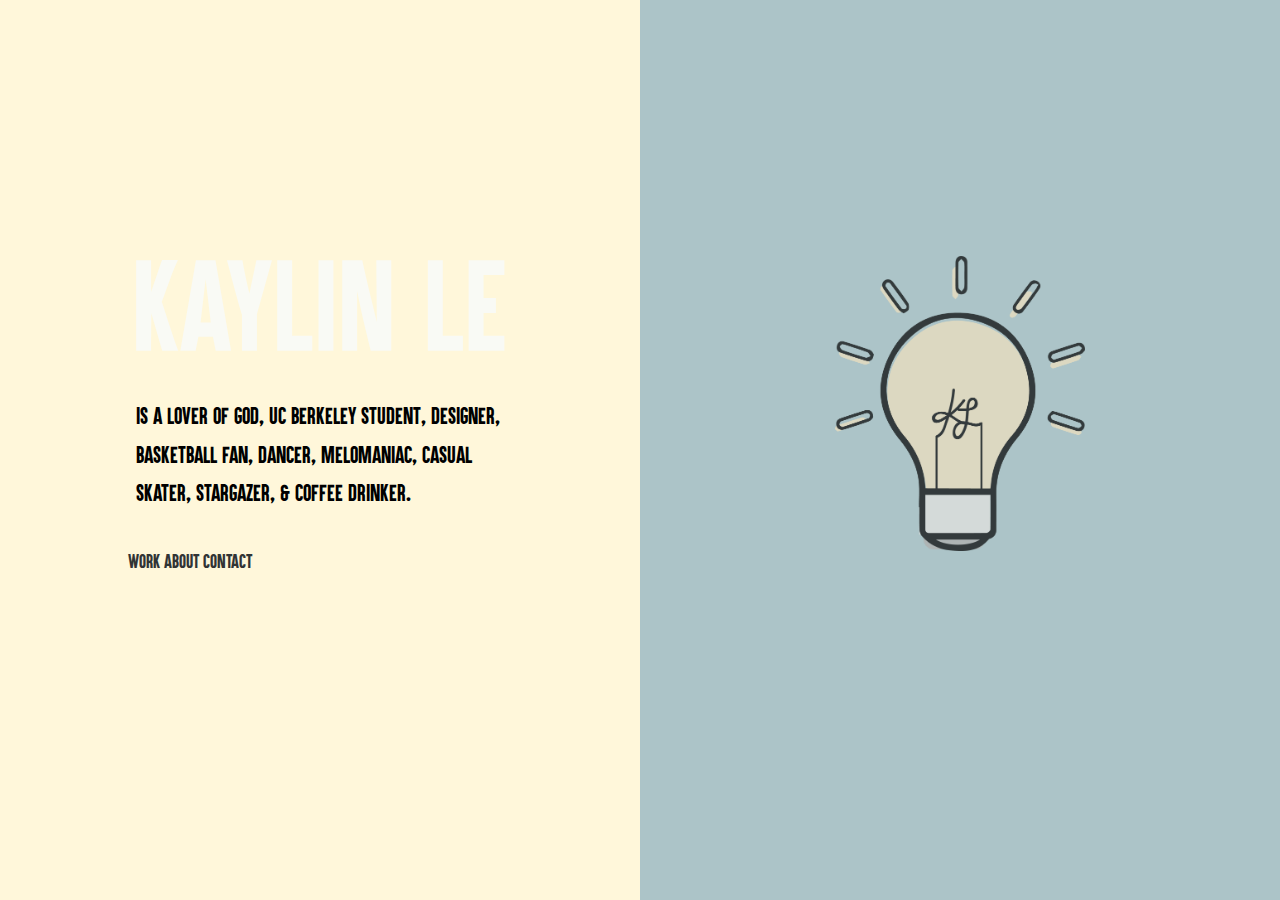
==== commit 0c644ef9: "new 3" ====
--- a/index.html
+++ b/index.html
@@ -36,6 +36,11 @@
                 <div id="left-text">
                     is a lover of God, UC Berkeley student, designer, basketball fan, dancer, melomaniac, casual skater, stargazer, & coffee drinker.
                  </div>
+                 <div class="links-container">
+                    <a href="work.html" class="link">work</a>
+                    <a href="about.html" class="link">about</a>
+                    <a href="contact.html" class="link">contact</a>
+                </div>
             </div>
         </div>
         <div id="right-panel" class="panel">
--- a/assets/css/style.css
+++ b/assets/css/style.css
@@ -37,8 +37,13 @@
 #left-text{
   width: 100%;
   margin: 10% 2%;
-  font-size: 18px;
+  font-size: 1.2em;
   line-height: 200%;
+}
+
+#links-container{
+  display: inline-block;
+  text-align: center;
 }
 
 
@@ -110,10 +115,6 @@
     margin: 25% auto;
   }
 
-  #left-text{
-    font-size: 12px;
-  }
-
   #box img{
     width: 100px;
   }
@@ -123,5 +124,3 @@
     }
   }
 }
-
-
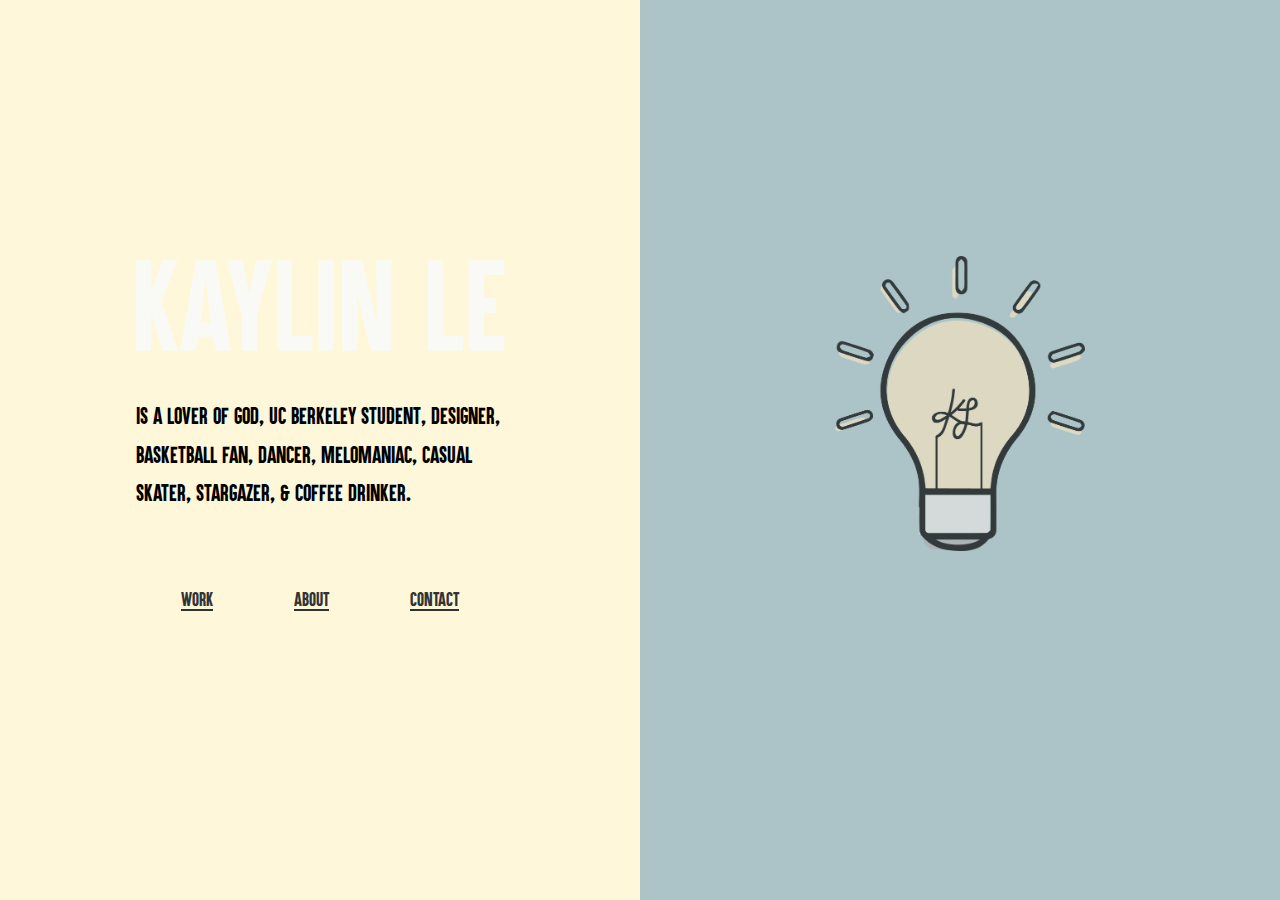
==== commit 149f7479: "new 4" ====
--- a/index.html
+++ b/index.html
@@ -36,7 +36,7 @@
                 <div id="left-text">
                     is a lover of God, UC Berkeley student, designer, basketball fan, dancer, melomaniac, casual skater, stargazer, & coffee drinker.
                  </div>
-                 <div class="links-container">
+                 <div id="links-container">
                     <a href="work.html" class="link">work</a>
                     <a href="about.html" class="link">about</a>
                     <a href="contact.html" class="link">contact</a>
--- a/assets/css/style.css
+++ b/assets/css/style.css
@@ -42,10 +42,15 @@
 }
 
 #links-container{
-  display: inline-block;
+  margin-top: 20%;
+  width: 100%;
   text-align: center;
 }
 
+.link {
+  border-bottom: 2px solid;
+  margin: 0 10%;
+}
 
 /* right */
 #right-panel{
@@ -111,6 +116,10 @@
     height: 75%;
   }
 
+  #left-text{
+    font-size: 1em;
+  }
+
   #left-container{
     margin: 25% auto;
   }
@@ -122,5 +131,10 @@
   #box{
     margin-top: -50%;
     }
+
+  .link {
+    border-bottom: 2px solid;
+    margin: 0 5%;
+    }
   }
 }
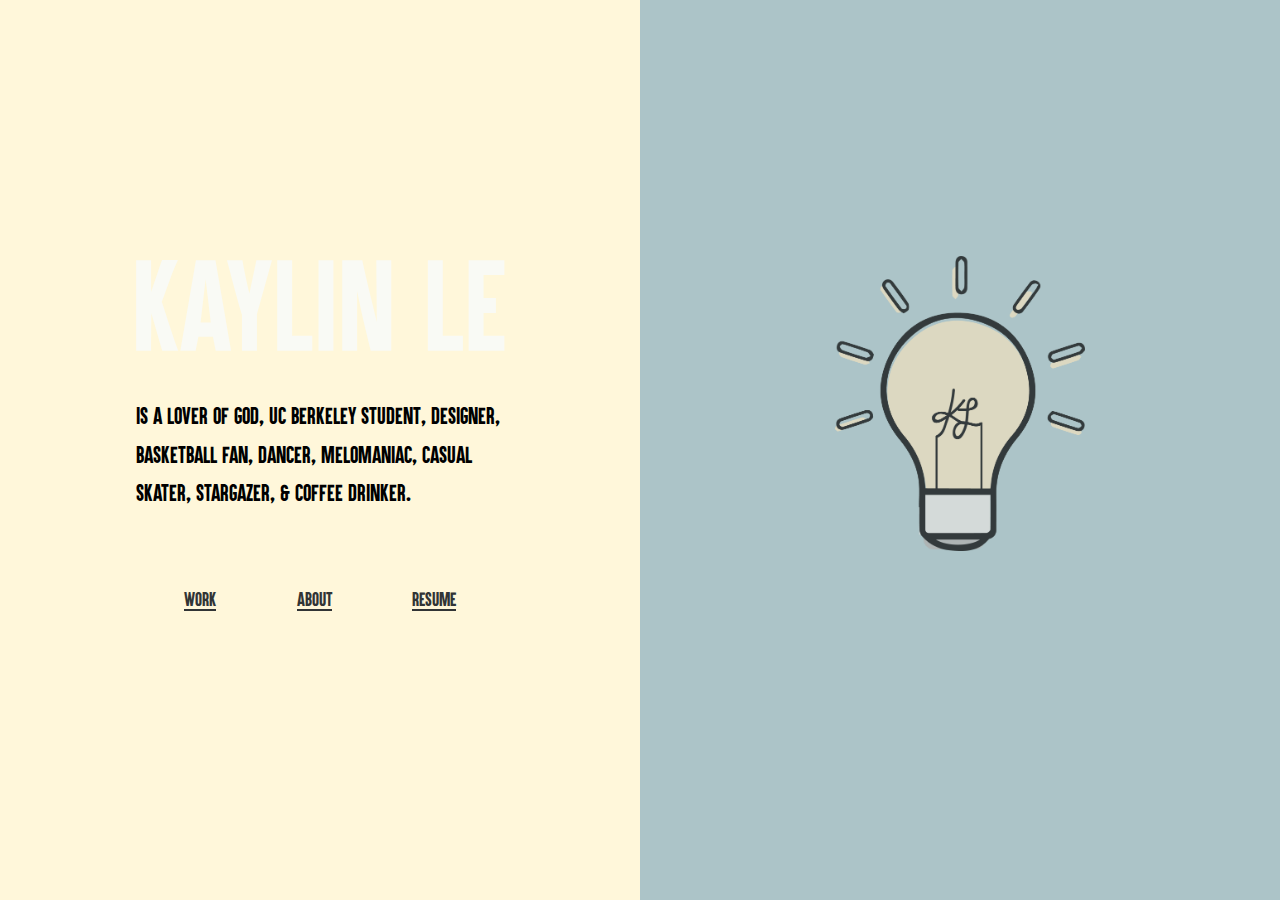
==== commit 40093b26: "new 6" ====
--- a/index.html
+++ b/index.html
@@ -39,7 +39,7 @@
                  <div id="links-container">
                     <a href="work.html" class="link">work</a>
                     <a href="about.html" class="link">about</a>
-                    <a href="contact.html" class="link">contact</a>
+                    <a href="resume.html" class="link">resume</a>
                 </div>
             </div>
         </div>
--- a/assets/css/style.css
+++ b/assets/css/style.css
@@ -2,6 +2,13 @@
   font-family: "Aku & Kamu";
   src: url("../Aku&Kamu.otf") format("opentype");
 }
+
+/* color
+"black": #313435;
+blue: #ACC4C8;
+pink: #F4D2D1;
+orange: #F1A54F;
+*/
 
 
 /* overall */
@@ -27,6 +34,26 @@
   width: 60%;
   margin: 40% auto;
 }
+#wrapper{
+  width: 70%;
+  margin: 0 auto;
+}
+
+.title{
+  margin-top: 10%;
+  font-size: 5em;
+  text-align: center;
+}
+
+.links-other-container{
+  margin-top: 5%;
+  text-align: center;
+}
+
+.link-other{
+  border-bottom: 2px solid #313435;
+  margin: 0 5%;
+}
 
 /* left */
 #left-panel{
@@ -48,7 +75,7 @@
 }
 
 .link {
-  border-bottom: 2px solid;
+  border-bottom: 2px solid #313435;
   margin: 0 10%;
 }
 
@@ -100,6 +127,22 @@
   }
 }
 
+/* resume page */
+#resume-container{
+  width: 80%;
+  height: 100%;
+  padding: 2% 0%;
+  overflow: hidden;
+  margin: 0 auto;
+  margin-top: 8%;
+  text-align: center;
+  background-color: lightgrey;
+}
+
+#resume-container:hover{
+  cursor: pointer;
+}
+
 /* media */
 @media screen and (max-width: 799px) {
   .panel{
